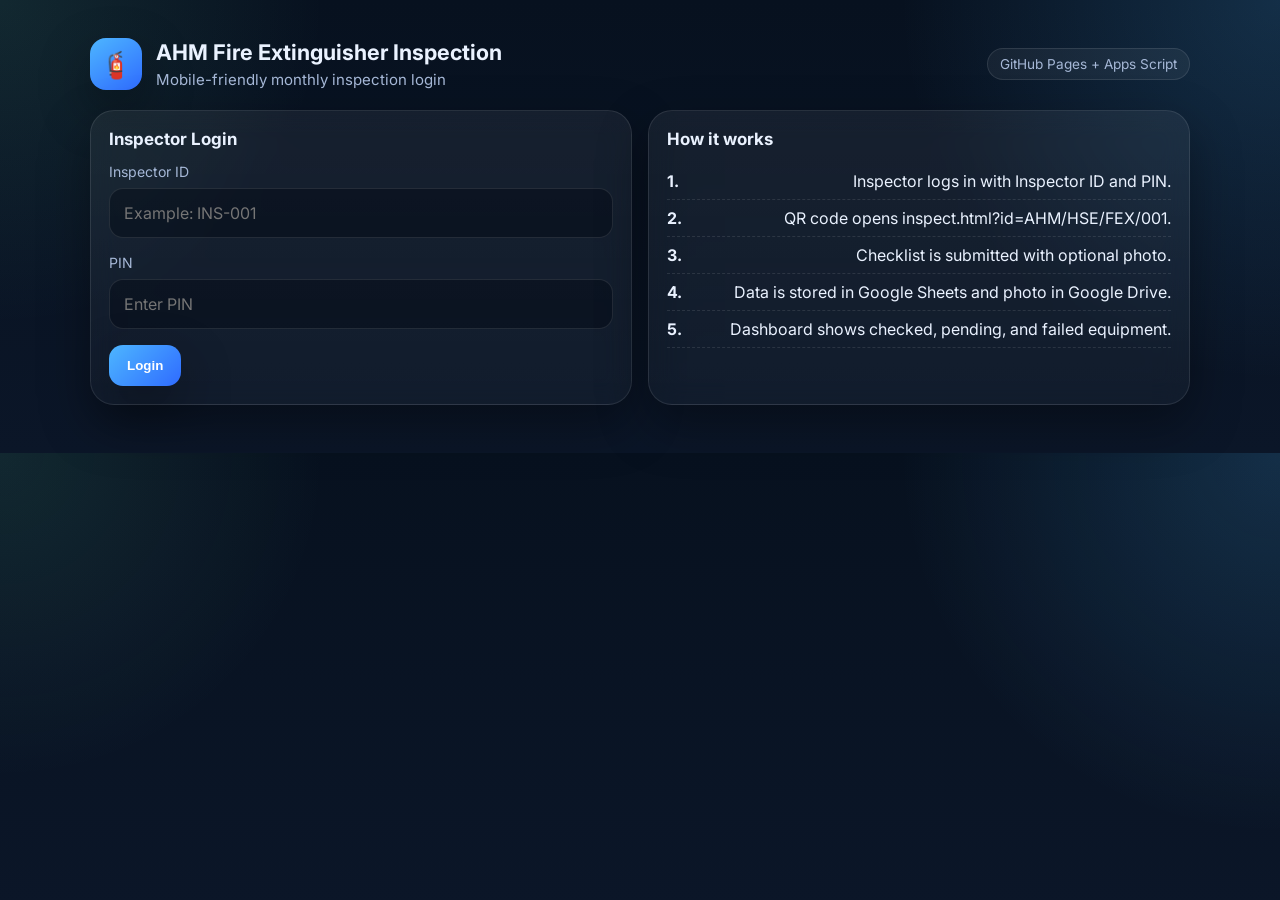
==== inspect.html @ 64c581ad "Add files via upload" ====
<!DOCTYPE html><html lang='en'><head><meta charset='UTF-8'><meta name='viewport' content='width=device-width,initial-scale=1'><title>Fire Extinguisher Inspection</title><link rel='preconnect' href='https://fonts.googleapis.com'><link rel='preconnect' href='https://fonts.gstatic.com' crossorigin><link href='https://fonts.googleapis.com/css2?family=Inter:wght@400;500;600;700;800&display=swap' rel='stylesheet'><link rel='stylesheet' href='assets/styles.css'></head><body><div class='container'><div class='hero'><div class='brand'><div class='logo'>🧯</div><div><h1>Monthly Fire Extinguisher Checklist</h1><p>Scan QR → verify equipment → submit inspection</p></div></div><div class='actions'><div id='userChip' class='tag'>Not logged in</div><a class='btn secondary' href='index.html'>Dashboard</a><button class='btn secondary' data-logout type='button'>Logout</button></div></div><div id='pageError' class='notice hidden'></div><div class='grid grid-2'><div class='card panel'><div class='section-title'><h2>Equipment Details</h2></div><div id='equipmentSummary'></div></div><div class='card panel'><div class='section-title'><h2>Important</h2></div><div class='stat-line'><strong>Check frequency</strong><span>Monthly</span></div><div class='stat-line'><strong>Photo</strong><span>Optional but recommended for issues</span></div><div class='stat-line'><strong>Status logic</strong><span>Critical issue will mark this inspection as Fail</span></div></div></div><div class='card panel' style='margin-top:16px'><div class='section-title'><h2>Inspection Form</h2></div><div id='formNotice' class='notice hidden'></div><form id='inspectionForm'><div class='grid grid-3'><div class='field'><label>Equipment ID</label><input name='equipmentId' readonly required></div><div class='field'><label>Location</label><input name='location' readonly></div><div class='field'><label>Department</label><input name='department' readonly></div><div class='field'><label>Inspection Date</label><input name='inspectionDate' type='date' required></div><div class='field'><label>Inspector Name</label><input name='inspectorName' readonly></div><div class='field'><label>Inspector ID</label><input name='inspectorId' readonly></div></div><div class='grid grid-2'><div class='field'><label>Extinguisher Present</label><select name='extinguisherPresent' required><option value=''>Select</option><option>Yes</option><option>No</option></select></div><div class='field'><label>Pressure Gauge Normal</label><select name='pressureGaugeNormal' required><option value=''>Select</option><option>Yes</option><option>No</option><option>NA</option></select></div><div class='field'><label>Safety Pin Present</label><select name='safetyPinPresent' required><option value=''>Select</option><option>Yes</option><option>No</option></select></div><div class='field'><label>Seal Intact</label><select name='sealIntact' required><option value=''>Select</option><option>Yes</option><option>No</option></select></div><div class='field'><label>Hose / Nozzle OK</label><select name='hoseNozzleOk' required><option value=''>Select</option><option>Yes</option><option>No</option></select></div><div class='field'><label>Body Condition OK</label><select name='bodyConditionOk' required><option value=''>Select</option><option>Yes</option><option>No</option></select></div><div class='field'><label>Label Readable</label><select name='labelReadable' required><option value=''>Select</option><option>Yes</option><option>No</option></select></div><div class='field'><label>Accessible / Unobstructed</label><select name='accessibleUnobstructed' required><option value=''>Select</option><option>Yes</option><option>No</option></select></div><div class='field'><label>Mounted Properly</label><select name='mountedProperly'><option value=''>Select</option><option>Yes</option><option>No</option><option>NA</option></select></div><div class='field'><label>Service Tag Available</label><select name='serviceTagAvailable'><option value=''>Select</option><option>Yes</option><option>No</option><option>NA</option></select></div><div class='field'><label>Refill Required</label><select name='refillRequired' required><option value=''>Select</option><option>No</option><option>Yes</option></select></div><div class='field'><label>Leak / Damage Found</label><select name='leakOrDamageFound' required><option value=''>Select</option><option>No</option><option>Yes</option></select></div></div><div class='grid grid-2'><div class='field'><label>Remarks</label><textarea name='remarks' placeholder='Optional remarks, observed issue, action needed...'></textarea></div><div class='field'><label>Photo Upload</label><div class='dropzone'><input type='file' accept='image/*' capture='environment' name='photo'><div class='small' style='margin-top:8px'>Mobile camera opens automatically on supported phones.</div><div id='photoPreview'></div></div></div></div><div class='actions' style='margin-top:18px'><button type='submit'>Submit Inspection</button><button type='reset' class='btn secondary'>Reset Form</button></div></form></div></div><script src='assets/config.js'></script><script src='assets/app.js'></script></body></html>
---- assets/styles.css ----
:root{
  --bg:#07111f;--line:rgba(255,255,255,.10);--text:#eaf2ff;--muted:#a6b8d7;
  --accent:#4db6ff;--danger:#ff7676;--warn:#ffd166;--ok:#7ee081;--shadow:0 20px 50px rgba(0,0,0,.35)
}
*{box-sizing:border-box}
html,body{margin:0;padding:0;font-family:Inter,Segoe UI,Arial,sans-serif;background:
radial-gradient(circle at top right, rgba(77,182,255,.18), transparent 28%),
radial-gradient(circle at top left, rgba(117,245,200,.10), transparent 24%),
linear-gradient(180deg,#07111f 0%,#0b1628 100%);color:var(--text)}
a{color:inherit}
.container{width:min(1100px,92vw);margin:0 auto;padding:22px 0 48px}
.hero{display:flex;gap:16px;align-items:center;justify-content:space-between;padding:16px 0 20px;flex-wrap:wrap}
.brand{display:flex;gap:14px;align-items:center}
.logo{width:52px;height:52px;border-radius:16px;background:linear-gradient(145deg,var(--accent),#2f6bff);display:grid;place-items:center;font-size:26px;box-shadow:var(--shadow)}
.hero h1{margin:0;font-size:1.35rem}.hero p{margin:.3rem 0 0;color:var(--muted);font-size:.94rem}
.tag{display:inline-flex;align-items:center;padding:.42rem .75rem;border:1px solid var(--line);border-radius:999px;background:rgba(255,255,255,.05);font-size:.85rem;color:var(--muted)}
.card{background:linear-gradient(180deg, rgba(255,255,255,.06), rgba(255,255,255,.03));backdrop-filter: blur(14px);border:1px solid var(--line);border-radius:24px;box-shadow:var(--shadow)}
.panel{padding:18px}.grid{display:grid;gap:16px}.grid-2{grid-template-columns:repeat(2,minmax(0,1fr))}.grid-3{grid-template-columns:repeat(3,minmax(0,1fr))}.grid-4{grid-template-columns:repeat(4,minmax(0,1fr))}
.kpi{padding:18px}.kpi .label{color:var(--muted);font-size:.86rem}.kpi .value{font-size:1.95rem;font-weight:800;margin-top:8px}
.section-title{display:flex;justify-content:space-between;align-items:center;margin-bottom:14px}.section-title h2{margin:0;font-size:1.06rem}
.field label{display:block;font-size:.88rem;color:var(--muted);margin:0 0 8px}
.field input,.field select,.field textarea{width:100%;padding:14px;border-radius:14px;border:1px solid var(--line);background:rgba(4,10,20,.45);color:var(--text);font:inherit;outline:none}
.field textarea{min-height:96px;resize:vertical}
.actions{display:flex;gap:10px;flex-wrap:wrap}
button,.btn{appearance:none;border:0;border-radius:14px;padding:13px 18px;font-weight:700;cursor:pointer;background:linear-gradient(135deg,var(--accent),#2f6bff);color:#fff;box-shadow:var(--shadow);text-decoration:none;display:inline-flex;align-items:center;justify-content:center}
.btn.secondary{background:rgba(255,255,255,.06);border:1px solid var(--line);color:var(--text);box-shadow:none}
.btn.good{background:linear-gradient(135deg,#39d98a,#15b36f)}
.table-wrap{overflow:auto}table{width:100%;border-collapse:collapse}th,td{padding:12px 10px;border-bottom:1px solid var(--line);text-align:left;font-size:.92rem;vertical-align:top}th{font-size:.8rem;color:#b8c8e8;text-transform:uppercase;letter-spacing:.05em}
.badge{display:inline-flex;padding:.35rem .6rem;border-radius:999px;font-size:.78rem;font-weight:700}.badge.ok{background:rgba(126,224,129,.14);color:var(--ok)}.badge.warn{background:rgba(255,209,102,.14);color:var(--warn)}.badge.danger{background:rgba(255,118,118,.14);color:var(--danger)}.badge.info{background:rgba(77,182,255,.14);color:var(--accent)}
.notice{padding:13px 14px;border-radius:16px;margin-bottom:14px;border:1px solid var(--line);background:rgba(255,255,255,.04)}.notice.error{border-color:rgba(255,118,118,.35);background:rgba(255,118,118,.08)}.notice.success{border-color:rgba(126,224,129,.35);background:rgba(126,224,129,.08)}.hidden{display:none!important}
.small{font-size:.86rem;color:var(--muted)}.stat-line{display:flex;justify-content:space-between;gap:12px;padding:8px 0;border-bottom:1px dashed var(--line)}
.dropzone{border:1px dashed rgba(255,255,255,.2);padding:14px;border-radius:14px;background:rgba(255,255,255,.03)}.preview{display:flex;gap:10px;align-items:center;margin-top:10px}.preview img{width:74px;height:74px;object-fit:cover;border-radius:12px;border:1px solid var(--line)}
.topbar{display:flex;justify-content:space-between;align-items:center;gap:12px;flex-wrap:wrap}.searchbar{display:flex;gap:10px;flex-wrap:wrap}.searchbar input,.searchbar select{min-width:180px}
@media (max-width:900px){.grid-4,.grid-3,.grid-2{grid-template-columns:1fr}.container{width:min(1100px,94vw)}}
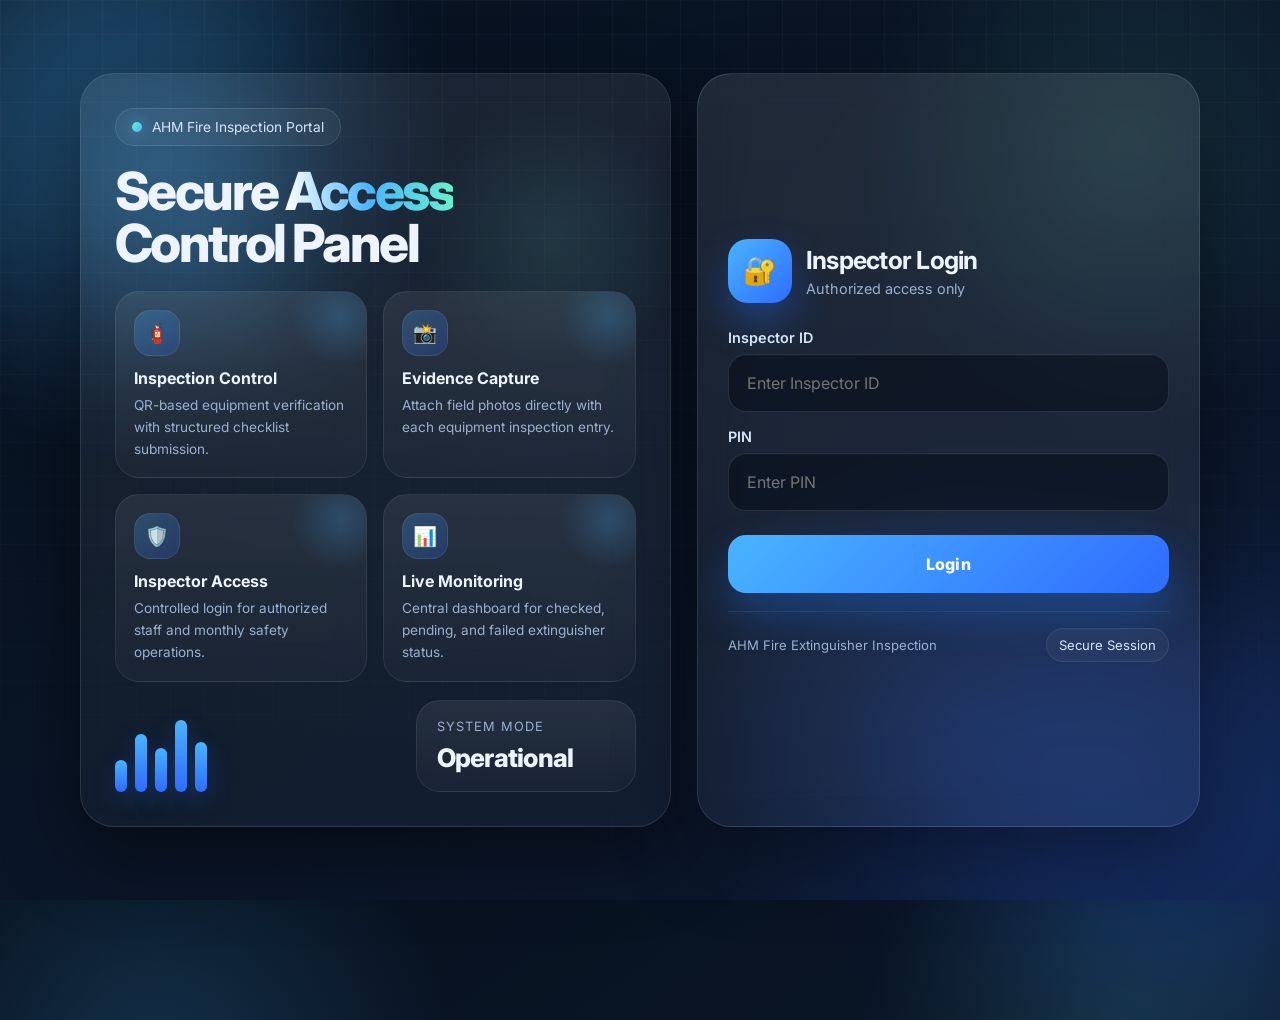
==== commit 6518a061: "Update inspect.html" ====
--- a/inspect.html
+++ b/inspect.html
@@ -1 +1,101 @@
-<!DOCTYPE html><html lang='en'><head><meta charset='UTF-8'><meta name='viewport' content='width=device-width,initial-scale=1'><title>Fire Extinguisher Inspection</title><link rel='preconnect' href='https://fonts.googleapis.com'><link rel='preconnect' href='https://fonts.gstatic.com' crossorigin><link href='https://fonts.googleapis.com/css2?family=Inter:wght@400;500;600;700;800&display=swap' rel='stylesheet'><link rel='stylesheet' href='assets/styles.css'></head><body><div class='container'><div class='hero'><div class='brand'><div class='logo'>🧯</div><div><h1>Monthly Fire Extinguisher Checklist</h1><p>Scan QR → verify equipment → submit inspection</p></div></div><div class='actions'><div id='userChip' class='tag'>Not logged in</div><a class='btn secondary' href='index.html'>Dashboard</a><button class='btn secondary' data-logout type='button'>Logout</button></div></div><div id='pageError' class='notice hidden'></div><div class='grid grid-2'><div class='card panel'><div class='section-title'><h2>Equipment Details</h2></div><div id='equipmentSummary'></div></div><div class='card panel'><div class='section-title'><h2>Important</h2></div><div class='stat-line'><strong>Check frequency</strong><span>Monthly</span></div><div class='stat-line'><strong>Photo</strong><span>Optional but recommended for issues</span></div><div class='stat-line'><strong>Status logic</strong><span>Critical issue will mark this inspection as Fail</span></div></div></div><div class='card panel' style='margin-top:16px'><div class='section-title'><h2>Inspection Form</h2></div><div id='formNotice' class='notice hidden'></div><form id='inspectionForm'><div class='grid grid-3'><div class='field'><label>Equipment ID</label><input name='equipmentId' readonly required></div><div class='field'><label>Location</label><input name='location' readonly></div><div class='field'><label>Department</label><input name='department' readonly></div><div class='field'><label>Inspection Date</label><input name='inspectionDate' type='date' required></div><div class='field'><label>Inspector Name</label><input name='inspectorName' readonly></div><div class='field'><label>Inspector ID</label><input name='inspectorId' readonly></div></div><div class='grid grid-2'><div class='field'><label>Extinguisher Present</label><select name='extinguisherPresent' required><option value=''>Select</option><option>Yes</option><option>No</option></select></div><div class='field'><label>Pressure Gauge Normal</label><select name='pressureGaugeNormal' required><option value=''>Select</option><option>Yes</option><option>No</option><option>NA</option></select></div><div class='field'><label>Safety Pin Present</label><select name='safetyPinPresent' required><option value=''>Select</option><option>Yes</option><option>No</option></select></div><div class='field'><label>Seal Intact</label><select name='sealIntact' required><option value=''>Select</option><option>Yes</option><option>No</option></select></div><div class='field'><label>Hose / Nozzle OK</label><select name='hoseNozzleOk' required><option value=''>Select</option><option>Yes</option><option>No</option></select></div><div class='field'><label>Body Condition OK</label><select name='bodyConditionOk' required><option value=''>Select</option><option>Yes</option><option>No</option></select></div><div class='field'><label>Label Readable</label><select name='labelReadable' required><option value=''>Select</option><option>Yes</option><option>No</option></select></div><div class='field'><label>Accessible / Unobstructed</label><select name='accessibleUnobstructed' required><option value=''>Select</option><option>Yes</option><option>No</option></select></div><div class='field'><label>Mounted Properly</label><select name='mountedProperly'><option value=''>Select</option><option>Yes</option><option>No</option><option>NA</option></select></div><div class='field'><label>Service Tag Available</label><select name='serviceTagAvailable'><option value=''>Select</option><option>Yes</option><option>No</option><option>NA</option></select></div><div class='field'><label>Refill Required</label><select name='refillRequired' required><option value=''>Select</option><option>No</option><option>Yes</option></select></div><div class='field'><label>Leak / Damage Found</label><select name='leakOrDamageFound' required><option value=''>Select</option><option>No</option><option>Yes</option></select></div></div><div class='grid grid-2'><div class='field'><label>Remarks</label><textarea name='remarks' placeholder='Optional remarks, observed issue, action needed...'></textarea></div><div class='field'><label>Photo Upload</label><div class='dropzone'><input type='file' accept='image/*' capture='environment' name='photo'><div class='small' style='margin-top:8px'>Mobile camera opens automatically on supported phones.</div><div id='photoPreview'></div></div></div></div><div class='actions' style='margin-top:18px'><button type='submit'>Submit Inspection</button><button type='reset' class='btn secondary'>Reset Form</button></div></form></div></div><script src='assets/config.js'></script><script src='assets/app.js'></script></body></html>+<!DOCTYPE html>
+<html lang="en">
+<head>
+  <meta charset="UTF-8">
+  <meta name="viewport" content="width=device-width,initial-scale=1">
+  <title>Fire Extinguisher Inspection</title>
+  <link rel="preconnect" href="https://fonts.googleapis.com">
+  <link rel="preconnect" href="https://fonts.gstatic.com" crossorigin>
+  <link href="https://fonts.googleapis.com/css2?family=Inter:wght@400;500;600;700;800&display=swap" rel="stylesheet">
+  <link rel="stylesheet" href="assets/styles.css">
+</head>
+<body>
+  <div class="container">
+    <div class="hero">
+      <div class="brand">
+        <div class="logo">🧯</div>
+        <div>
+          <h1>Monthly Fire Extinguisher Checklist</h1>
+          <p>Scan QR → verify equipment → submit inspection</p>
+        </div>
+      </div>
+      <div class="actions">
+        <div id="userChip" class="tag">Not logged in</div>
+        <a class="btn secondary" href="index.html">Dashboard</a>
+        <button class="btn secondary" data-logout type="button">Logout</button>
+      </div>
+    </div>
+
+    <div id="pageError" class="notice hidden"></div>
+
+    <div class="grid grid-2">
+      <div class="card panel">
+        <div class="section-title"><h2>Equipment Details</h2></div>
+        <div id="equipmentSummary"></div>
+      </div>
+
+      <div class="card panel">
+        <div class="section-title"><h2>Inspection Info</h2></div>
+        <div class="stat-line"><strong>Frequency</strong><span>Monthly</span></div>
+        <div class="stat-line"><strong>Photo</strong><span>Optional</span></div>
+        <div class="stat-line"><strong>Status</strong><span>Auto-calculated</span></div>
+      </div>
+    </div>
+
+    <div class="card panel" style="margin-top:16px">
+      <div class="section-title"><h2>Inspection Form</h2></div>
+      <div id="formNotice" class="notice hidden"></div>
+
+      <form id="inspectionForm">
+        <div class="grid grid-3">
+          <div class="field">
+            <label>Equipment ID</label>
+            <input name="equipmentId" readonly required>
+          </div>
+          <div class="field">
+            <label>Location</label>
+            <input name="location" readonly>
+          </div>
+          <div class="field">
+            <label>Department</label>
+            <input name="department" readonly>
+          </div>
+          <div class="field">
+            <label>Inspection Date</label>
+            <input name="inspectionDate" type="date" required>
+          </div>
+          <div class="field">
+            <label>Inspector Name</label>
+            <input name="inspectorName" readonly>
+          </div>
+          <div class="field">
+            <label>Inspector ID</label>
+            <input name="inspectorId" readonly>
+          </div>
+        </div>
+
+        <div id="dynamicQuestionArea" class="grid grid-2" style="margin-top:16px"></div>
+
+        <div class="grid grid-2" style="margin-top:16px">
+          <div class="field">
+            <label>Photo Upload</label>
+            <div class="dropzone">
+              <input type="file" accept="image/*" capture="environment" name="photo">
+              <div class="small" style="margin-top:8px">Mobile camera opens automatically on supported phones.</div>
+              <div id="photoPreview"></div>
+            </div>
+          </div>
+        </div>
+
+        <div class="actions" style="margin-top:18px">
+          <button type="submit">Submit Inspection</button>
+          <button type="reset" class="btn secondary">Reset Form</button>
+        </div>
+      </form>
+    </div>
+  </div>
+
+  <script src="assets/config.js"></script>
+  <script src="assets/app.js"></script>
+</body>
+</html>
